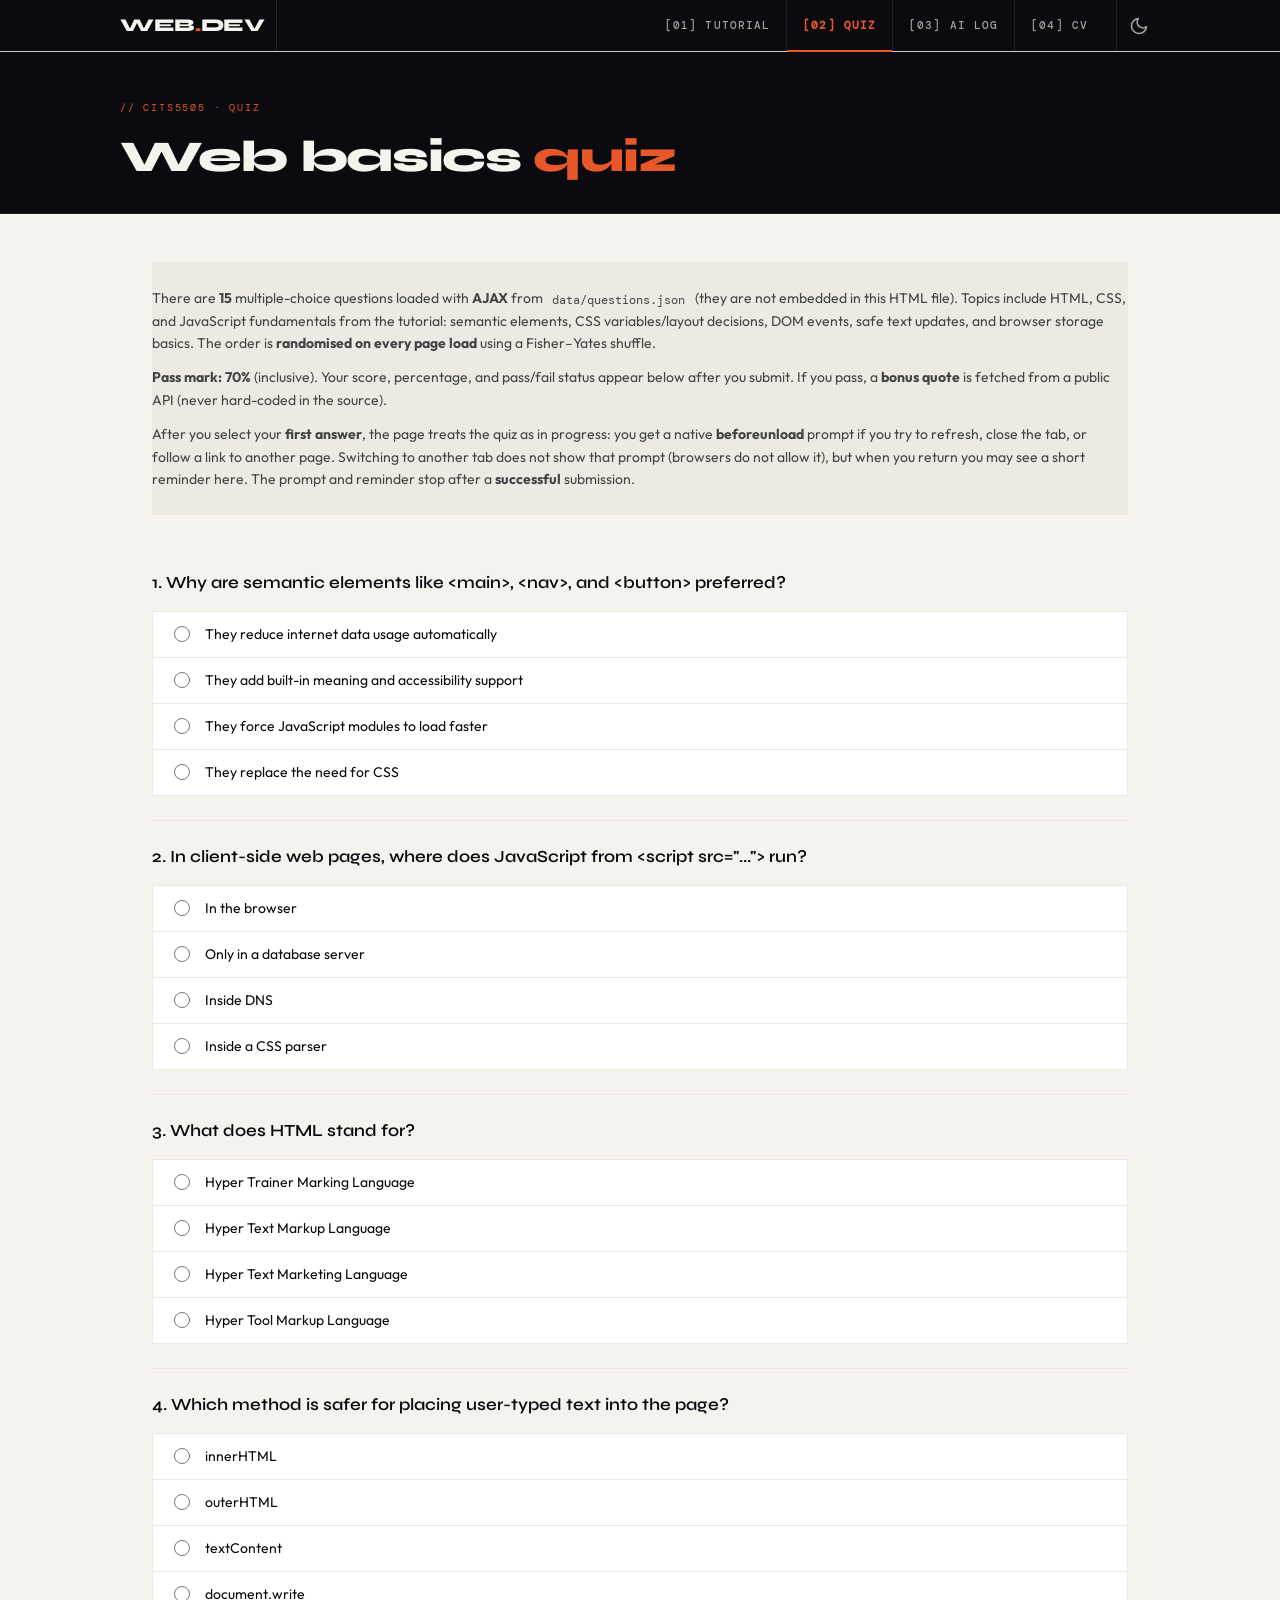
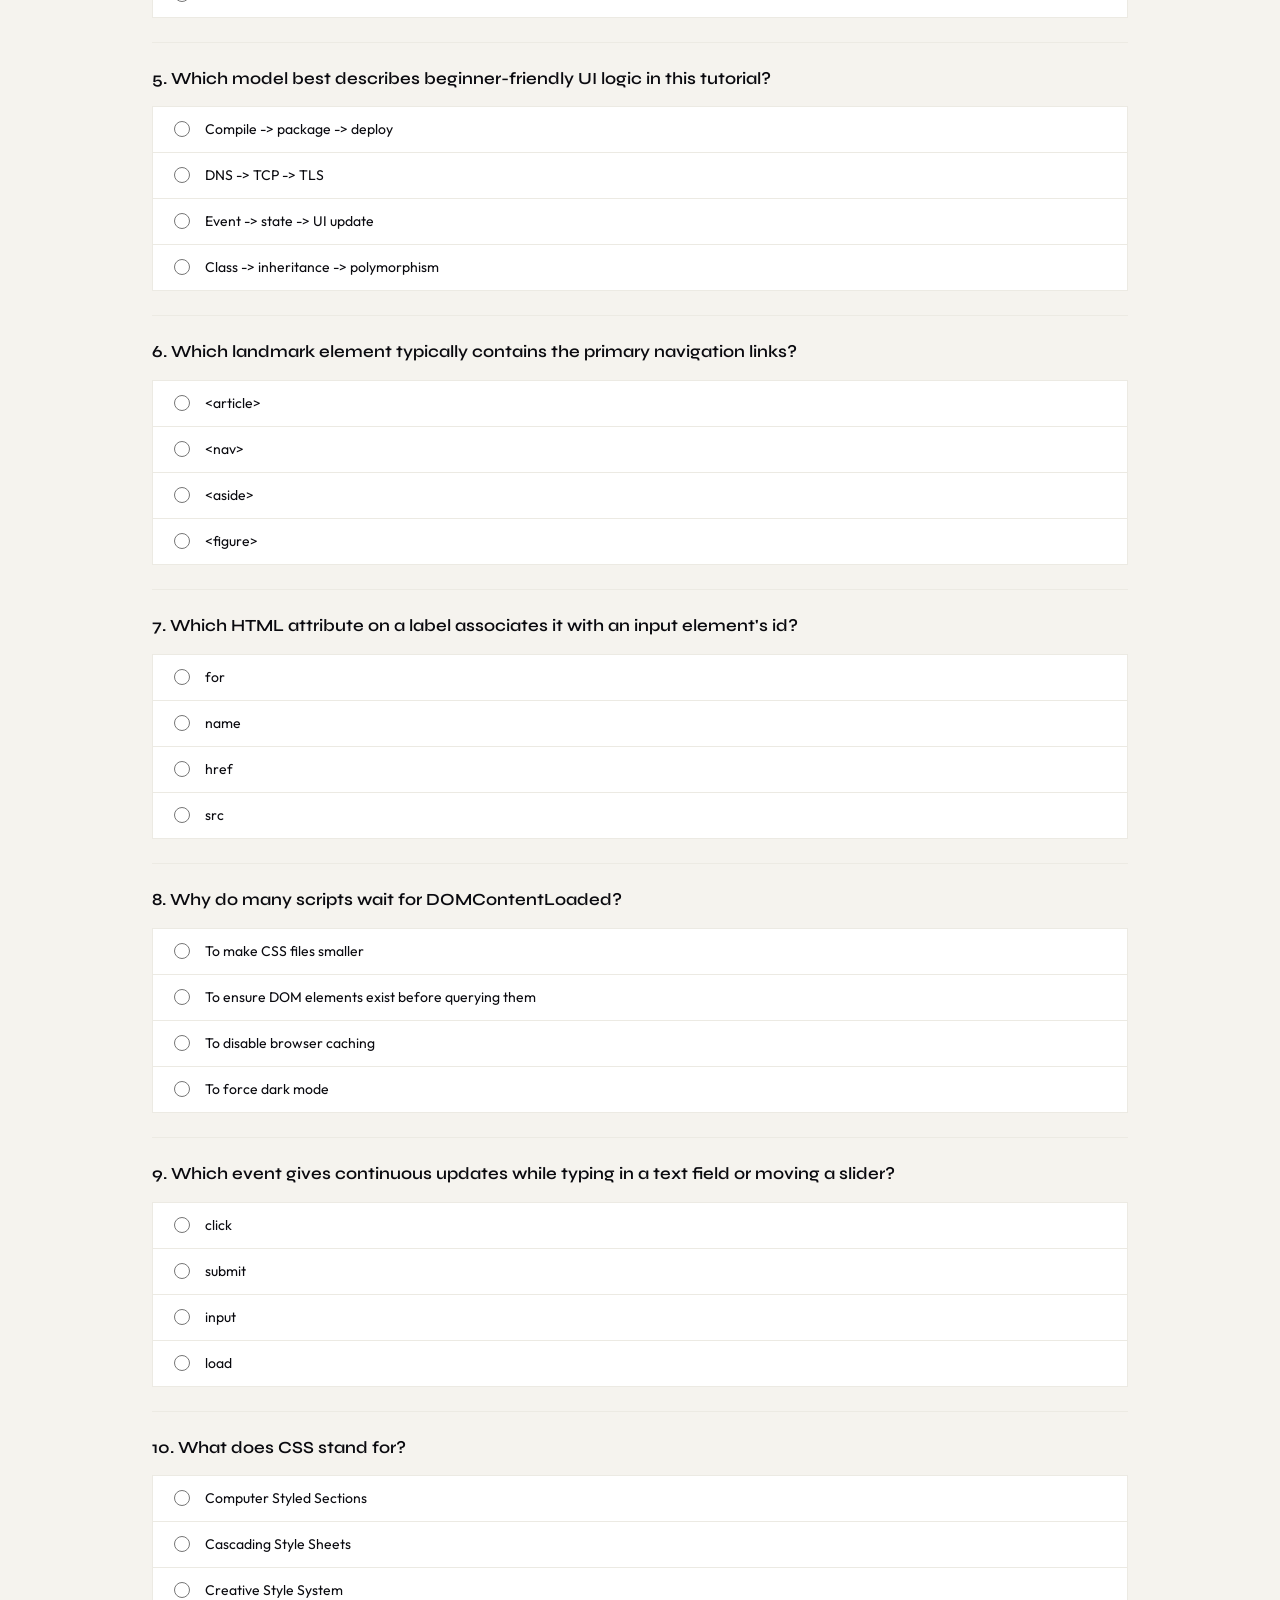
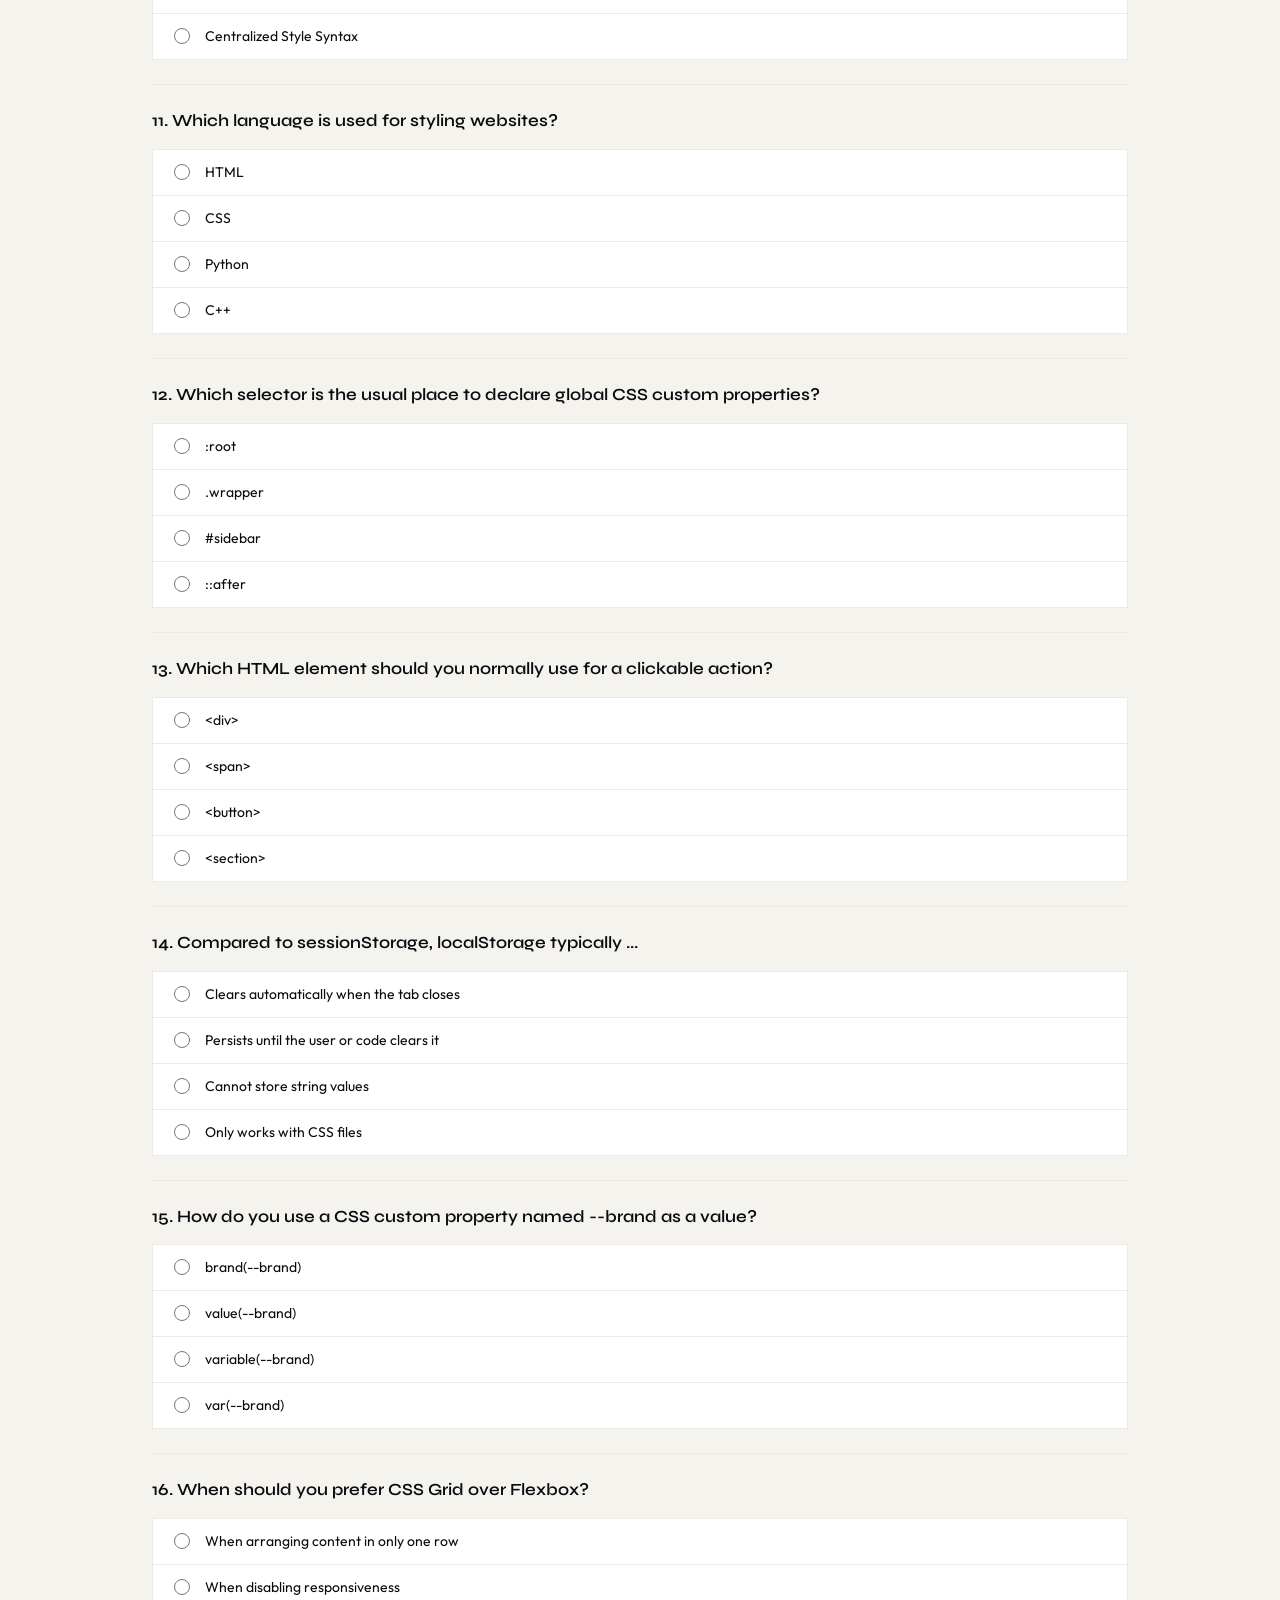
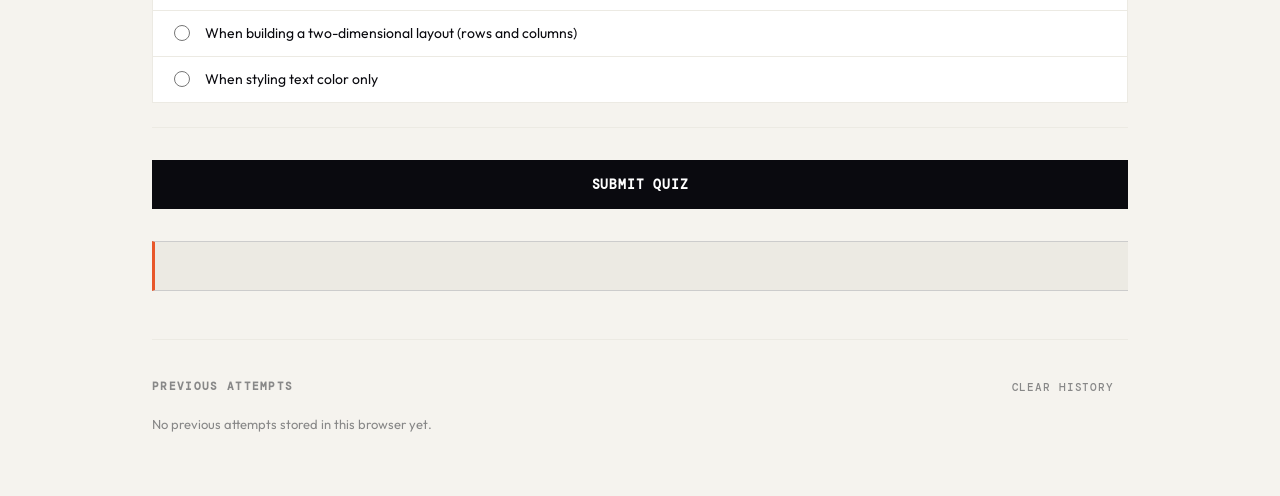
==== quiz.html @ 1997703c "Build complete CITS5505 website with tutorial, quiz, reflection, and CV pages. Includes themed UI, i" ====
<!DOCTYPE html>
<html lang="en">
<head>
  <meta charset="UTF-8">
  <title>Quiz - Web Basics</title>
  <meta name="viewport" content="width=device-width, initial-scale=1.0">
  <script src="js/theme.js"></script>
  <link rel="stylesheet" href="./css/styles.css">
</head>
<body class="quiz-page">

  <nav class="navbar" aria-label="Primary">
    <div class="navbar-inner">
      <a class="nav-logo" href="index.html">WEB<span>.</span>DEV</a>
      <ul class="nav-list">
        <li><a class="nav-link" href="index.html">[01] Tutorial</a></li>
        <li><a class="nav-link active" href="quiz.html">[02] Quiz</a></li>
        <li><a class="nav-link" href="reflection.html">[03] AI Log</a></li>
        <li><a class="nav-link" href="cv.html">[04] CV</a></li>
      </ul>
      <button type="button" class="theme-toggle" id="themeToggle" aria-label="Switch to dark mode" aria-pressed="false">
        <span class="theme-toggle-icon theme-toggle-icon--moon" aria-hidden="true">
          <svg xmlns="http://www.w3.org/2000/svg" width="20" height="20" viewBox="0 0 24 24" fill="none" stroke="currentColor" stroke-width="2" stroke-linecap="round" stroke-linejoin="round"><path d="M21 12.79A9 9 0 1 1 11.21 3 7 7 0 0 0 21 12.79z"/></svg>
        </span>
        <span class="theme-toggle-icon theme-toggle-icon--sun" aria-hidden="true">
          <svg xmlns="http://www.w3.org/2000/svg" width="20" height="20" viewBox="0 0 24 24" fill="none" stroke="currentColor" stroke-width="2" stroke-linecap="round" stroke-linejoin="round"><circle cx="12" cy="12" r="4"/><path d="M12 2v2M12 20v2M4.93 4.93l1.41 1.41M17.66 17.66l1.41 1.41M2 12h2M20 12h2M4.93 19.07l1.41-1.41M17.66 6.34l1.41-1.41"/></svg>
        </span>
      </button>
    </div>
  </nav>

  <main>
    <div class="quiz-hero">
      <p class="page-hero-tag">// CITS5505 · Quiz</p>
      <h1 class="page-title quiz-page-title">Web basics <span class="quiz-title-accent">quiz</span></h1>
    </div>

    <div class="quiz-body">
    <div id="quiz-session-banner" class="quiz-session-banner" role="status" aria-live="polite" hidden></div>
    <aside class="quiz-info" aria-label="Quiz rules">
      <p>
        There are <strong>15</strong> multiple-choice questions loaded with <strong>AJAX</strong> from
        <code>data/questions.json</code> (they are not embedded in this HTML file). Topics include HTML, CSS,
        and JavaScript fundamentals from the tutorial: semantic elements, CSS variables/layout decisions, DOM
        events, safe text updates, and browser storage basics.
        The order is <strong>randomised on every page load</strong> using a Fisher–Yates shuffle.
      </p>
      <p>
        <strong>Pass mark: 70%</strong> (inclusive). Your score, percentage, and pass/fail status appear below after you submit.
        If you pass, a <strong>bonus quote</strong> is fetched from a public API (never hard-coded in the source).
      </p>
      <p>
        After you select your <strong>first answer</strong>, the page treats the quiz as in progress: you get a native
        <strong>beforeunload</strong> prompt if you try to refresh, close the tab, or follow a link to another page.
        Switching to another tab does not show that prompt (browsers do not allow it), but when you return you may see a short reminder here.
        The prompt and reminder stop after a <strong>successful</strong> submission.
      </p>
    </aside>

    <div id="quiz-container"></div>
    <button type="button" id="quiz-submit" class="quiz-submit-btn">Submit Quiz</button>

    <div id="results-section" class="quiz-results-region" role="region" aria-label="Quiz results" aria-live="polite"></div>

    <section class="attempt-history-section" aria-labelledby="attempts-heading">
      <div class="attempt-toolbar">
        <h2 id="attempts-heading" class="attempt-history-heading">Previous attempts</h2>
        <button type="button" id="clear-history-btn" class="clear-history-btn">Clear history</button>
      </div>
      <div id="attempt-history"></div>
    </section>
    </div>
  </main>

  <script src="js/storage.js"></script>
  <script src="js/api.js"></script>
  <script src="js/quiz.js"></script>

</body>
</html>
---- css/styles.css ----
/* =============================================================================
   CITS5505 — styles.css (single stylesheet for tutorial, quiz, reflection, CV)
   -----------------------------------------------------------------------------
   Sections (search by heading): 1) :root + reset  2) layout / nav / footer
   3) tutorial (TOC, roadmap, checklist, demos)  4) quiz  5) reflection / CV
   6) utilities  7) media queries + reduced motion
   Preview palette: ink / paper / coral; linear colour steps shared on every page.
   ============================================================================= */

@import url("https://fonts.googleapis.com/css2?family=DM+Mono:wght@400;500&family=Outfit:wght@300;400;500;600;700&family=Syne:wght@400;600;700;800&display=swap");

:root {
  /* Preview palette */
  --ink: #0a0a0f;
  --paper: #f5f3ee;
  --paper-2: #eceae3;
  /* Legacy aliases — same as linear accent (keeps any stray refs coherent) */
  --accent-blue: #e8572a;
  --gold: #e8572a;

  /* Mapped tokens (used across existing components) */
  --bg-page: var(--paper);
  --bg-subtle: var(--paper-2);
  --surface: #ffffff;
  --text: var(--ink);
  --text-secondary: #444444;
  --text-tertiary: #888888;
  --border: var(--paper-2);
  --border-strong: #cccccc;

  --accent: #e8572a;
  --accent-hover: #cf4a24;
  --accent-muted: rgba(232, 87, 42, 0.1);
  --accent-muted-hover: rgba(232, 87, 42, 0.16);
  --accent-border-soft: rgba(232, 87, 42, 0.35);
  --accent-ring: rgba(232, 87, 42, 0.28);

  /* Linear steps on dark surfaces (nav, heroes, CV sidebar, quiz results) */
  --hero-bg: var(--ink);
  --hero-fg: var(--paper);
  --hero-muted: #a3a29b;
  --hero-subtle: #8a8983;
  --on-hero-line: rgba(255, 255, 255, 0.1);
  --on-hero-line-soft: rgba(255, 255, 255, 0.08);
  --on-hero-fill: rgba(255, 255, 255, 0.06);
  --on-hero-fill-quiet: rgba(255, 255, 255, 0.04);
  --on-hero-code-bg: rgba(255, 255, 255, 0.08);
  --on-hero-code-border: rgba(255, 255, 255, 0.12);
  --on-hero-thumb: rgba(255, 255, 255, 0.25);
  --on-hero-pressed: rgba(232, 87, 42, 0.15);

  /* Linear steps on light body copy (CV main, etc.) */
  --body-muted: #555555;

  /* Readable red on dark results panel */
  --fail-on-dark: #f0a8a8;

  --danger: #e24b4a;
  --danger-text: #9a2e2e;
  --danger-bg: rgba(226, 75, 74, 0.08);
  --danger-border: #f0b4b4;
  --success: #22c55e;
  --success-bg: rgba(34, 197, 94, 0.1);
  --success-border: #86efac;
  --warn-text: #7d6a3e;

  --code-bg: var(--ink);
  --code-fg: #a8e6cf;
  --code-border: #2a2a38;

  --space-1: 4px;
  --space-2: 8px;
  --space-3: 12px;
  --space-4: 16px;
  --space-5: 24px;
  --space-6: 32px;
  --space-8: 48px;

  --radius: 0;
  --radius-sm: 0;
  --radius-xs: 0;

  --shadow-xs: none;
  --shadow-sm: none;
  --shadow-md: none;

  --max: 720px;
  --max-wide: 1040px;
  --content-pad-x: clamp(1.25rem, 4vw, 2rem);
  --nav-h: 52px;
  --tutorial-sticky-offset: calc(var(--nav-h) + 3.25rem);
  /* AI log contents panel is taller than the tutorial’s one-line Jump to */
  --reflection-sticky-offset: calc(var(--nav-h) + 5.75rem);
  --rule: 1px solid var(--border);
  --rule-strong: 1px solid var(--border-strong);

  --font: "Outfit", ui-sans-serif, system-ui, -apple-system, "Segoe UI", Roboto, "Helvetica Neue", Arial, sans-serif;
  --font-heading: "Syne", "Outfit", ui-sans-serif, system-ui, sans-serif;
  --font-mono: "DM Mono", ui-monospace, "SF Mono", Menlo, Monaco, Consolas, monospace;
  --ease: 0.15s ease;
}

/* Dark mode: remap semantic tokens (heroes stay dark; main content flips) */
html[data-theme="dark"] {
  color-scheme: dark;
  --paper: #131318;
  --paper-2: #1b1b22;
  --ink: #ececf2;
  --bg-page: var(--paper);
  --bg-subtle: var(--paper-2);
  --surface: #18181f;
  --text: #ececf2;
  --text-secondary: #b9b9c6;
  --text-tertiary: #868696;
  --border: #2a2a34;
  --border-strong: #3c3c4a;
  --rule: 1px solid var(--border);
  --rule-strong: 1px solid var(--border-strong);
  --body-muted: #a8a8b6;
  --hero-bg: #07070c;
  --hero-fg: #f3f3f8;
  --hero-muted: #9a9aa8;
  --hero-subtle: #767686;
  --code-bg: #0c0c12;
  --code-fg: #a8e6cf;
  --code-border: #2e2e3a;
  --danger-text: #f0a8a8;
  --warn-text: #d4c896;
}

html[data-theme="dark"] .checklist-row:hover {
  background: rgba(255, 255, 255, 0.05);
}

*,
*::before,
*::after {
  box-sizing: border-box;
}

html {
  -webkit-text-size-adjust: 100%;
}

/* Anchor scroll lands below sticky nav (+ tutorial / reflection TOC when present) */
html:has(.main-page) {
  scroll-padding-top: var(--tutorial-sticky-offset);
}

html:has(.reflection-page) {
  scroll-padding-top: var(--reflection-sticky-offset);
}

body {
  margin: 0;
  padding: 0;
  font-family: var(--font);
  font-size: 15px;
  line-height: 1.6;
  color: var(--text);
  background: var(--bg-page);
  -webkit-font-smoothing: antialiased;
}

img,
svg,
video {
  max-width: 100%;
  height: auto;
}

.cv-page {
  min-height: 100vh;
}

:focus-visible {
  outline: 2px solid var(--accent);
  outline-offset: 2px;
}

.nav-link:focus-visible {
  outline-color: var(--accent);
}

main code,
.quiz-info code,
.reflection-page code,
.cv-container code {
  font-family: var(--font-mono);
  font-size: 0.84em;
  background: var(--bg-subtle);
  color: var(--text-secondary);
  padding: 0.15em 0.45em;
  border-radius: 0;
  border: 1px solid var(--border);
}

.tutorial-hero code {
  background: var(--on-hero-code-bg);
  color: var(--hero-fg);
  border-color: var(--on-hero-code-border);
}

/* ----------------------------------------------------------------------------- Nav (preview: sticky dark bar)
   ----------------------------------------------------------------------------- */

.navbar {
  position: sticky;
  top: 0;
  z-index: 100;
  background: var(--hero-bg);
  color: var(--hero-fg);
  height: var(--nav-h);
  display: flex;
  align-items: center;
  padding: 0 var(--content-pad-x);
  border-bottom: var(--rule-strong);
  flex-shrink: 0;
}

.navbar-inner {
  width: 100%;
  max-width: var(--max-wide);
  margin: 0 auto;
  display: flex;
  align-items: center;
  justify-content: space-between;
  gap: var(--space-3);
  min-width: 0;
}

.nav-logo {
  font-family: var(--font-heading);
  font-size: 1.125rem;
  font-weight: 800;
  letter-spacing: -0.02em;
  color: var(--hero-fg);
  text-decoration: none;
  white-space: nowrap;
  flex-shrink: 0;
}

.nav-logo span {
  color: var(--accent);
}

.nav-list {
  list-style: none;
  margin: 0 0 0 auto;
  padding: 0 0 0 var(--space-3);
  display: flex;
  flex-wrap: nowrap;
  align-items: stretch;
  justify-content: flex-end;
  gap: 0;
  border-left: 1px solid var(--on-hero-line);
  min-width: 0;
  flex: 1 1 auto;
  overflow-x: auto;
  overflow-y: hidden;
  overscroll-behavior-x: contain;
  -webkit-overflow-scrolling: touch;
  scrollbar-width: thin;
  scrollbar-color: var(--on-hero-thumb) transparent;
}

.nav-list::-webkit-scrollbar {
  height: 4px;
}

.nav-list::-webkit-scrollbar-thumb {
  background: var(--on-hero-thumb);
  border-radius: 0;
}

.nav-list li {
  display: flex;
}

.nav-link {
  display: flex;
  align-items: center;
  height: var(--nav-h);
  margin: 0;
  padding: 0 1rem;
  text-decoration: none;
  font-family: var(--font-mono);
  font-size: 11px;
  font-weight: 500;
  letter-spacing: 0.1em;
  text-transform: uppercase;
  color: var(--hero-muted);
  border: none;
  border-left: 1px solid var(--on-hero-line-soft);
  background: transparent;
  border-radius: 0;
  transition: color var(--ease), background var(--ease);
}

.nav-list li:first-child .nav-link {
  border-left: none;
}

.nav-link::after {
  display: none;
}

.nav-link:hover {
  color: var(--hero-fg);
  background: var(--on-hero-fill);
}

.nav-link.active {
  color: var(--accent);
  background: transparent;
  box-shadow: inset 0 -2px 0 0 var(--accent);
  font-weight: 600;
}

.nav-link.active:hover {
  color: var(--accent);
  background: var(--on-hero-fill-quiet);
}

.theme-toggle {
  display: inline-flex;
  align-items: center;
  justify-content: center;
  flex-shrink: 0;
  width: 44px;
  height: var(--nav-h);
  margin: 0;
  padding: 0;
  border: none;
  border-left: 1px solid var(--on-hero-line-soft);
  background: transparent;
  color: var(--hero-muted);
  cursor: pointer;
  transition: color var(--ease), background var(--ease);
}

.theme-toggle:hover {
  color: var(--hero-fg);
  background: var(--on-hero-fill);
}

.theme-toggle svg {
  display: block;
}

.theme-toggle-icon--sun {
  display: none;
}

html[data-theme="dark"] .theme-toggle-icon--moon {
  display: none;
}

html[data-theme="dark"] .theme-toggle-icon--sun {
  display: block;
}

body > main {
  margin-top: 0;
}

/* ----------------------------------------------------------------------------- Layout containers
   ----------------------------------------------------------------------------- */

.main-page .tutorial-container {
  max-width: none;
  margin: 0;
  padding: 0;
}

.main-page .tutorial-content {
  max-width: var(--max-wide);
  margin: 0 auto;
  padding: var(--space-8) var(--content-pad-x) var(--space-8);
}

.quiz-page main {
  max-width: none;
  margin: 0;
  padding: 0;
}

.quiz-body {
  max-width: var(--max-wide);
  margin: 0 auto;
  padding: var(--space-8) var(--content-pad-x) var(--space-8);
}

.reflection-page main {
  max-width: none;
  margin: 0;
  padding: 0;
}

.reflection-body {
  max-width: var(--max-wide);
  margin: 0 auto;
  padding: var(--space-8) var(--content-pad-x) var(--space-8);
}

/* Sections sit below sticky nav + Jump to bar (same as tutorial cards) */
.reflection-page .log-section[id] {
  scroll-margin-top: var(--reflection-sticky-offset);
}

.cv-page main.cv-container:not(.cv-layout) {
  max-width: var(--max-wide);
  margin-left: auto;
  margin-right: auto;
  padding: 0 var(--space-5) var(--space-8);
}

main.cv-container {
  margin-bottom: var(--space-6);
  background: transparent;
  border: none;
  border-radius: 0;
  box-shadow: none;
}

.cv-page main.cv-container.cv-layout {
  max-width: none;
  margin: 0;
  padding: 0;
  display: grid;
  grid-template-columns: minmax(240px, 280px) minmax(0, 1fr);
  align-items: stretch;
  min-height: calc(100vh - var(--nav-h));
}

/* ----------------------------------------------------------------------------- Page heroes (preview)
   ----------------------------------------------------------------------------- */

.tutorial-hero {
  background: var(--hero-bg);
  color: var(--hero-fg);
  padding: var(--space-8) var(--content-pad-x) var(--space-6);
  border-bottom: 1px solid var(--on-hero-line);
}

.page-hero-tag {
  font-family: var(--font-mono);
  font-size: 10px;
  letter-spacing: 0.18em;
  text-transform: uppercase;
  color: var(--accent);
  margin: 0 0 var(--space-4);
}

.tutorial-hero .page-hero-tag {
  max-width: var(--max-wide);
  margin-left: auto;
  margin-right: auto;
}

.tutorial-hero .page-title,
.tutorial-hero .tutorial-h1 {
  margin: 0 auto var(--space-5);
  max-width: var(--max-wide);
  font-size: clamp(1.75rem, 4vw, 2.75rem);
  font-weight: 800;
  line-height: 1.12;
  letter-spacing: -0.03em;
  color: var(--hero-fg);
}

.tutorial-hero .page-title em,
.tutorial-hero .tutorial-h1 em {
  font-style: normal;
  color: var(--accent);
}

.tutorial-hero-lead {
  margin: 0 auto;
  max-width: var(--max-wide);
  font-size: 0.9375rem;
  line-height: 1.65;
  color: var(--hero-muted);
}

.quiz-hero {
  background: var(--hero-bg);
  color: var(--hero-fg);
  padding: var(--space-6) var(--content-pad-x) var(--space-5);
  border-bottom: 1px solid var(--on-hero-line-soft);
}

.quiz-hero .page-hero-tag {
  max-width: var(--max-wide);
  margin-left: auto;
  margin-right: auto;
}

.quiz-hero .page-title,
.quiz-hero .quiz-page-title {
  max-width: var(--max-wide);
  margin: 0 auto;
  font-size: clamp(1.5rem, 3.5vw, 2.125rem);
  font-weight: 800;
  letter-spacing: -0.03em;
  line-height: 1.15;
  color: var(--hero-fg);
}

.quiz-title-accent {
  color: var(--accent);
}

.page-title-accent {
  color: var(--accent);
}

.page-hero--ai {
  background: var(--hero-bg);
  color: var(--hero-fg);
  padding: var(--space-8) var(--content-pad-x) var(--space-6);
  border-bottom: 1px solid var(--on-hero-line-soft);
}

.page-hero--ai .page-hero-tag {
  max-width: var(--max-wide);
  margin-left: auto;
  margin-right: auto;
}

.page-hero--ai .page-title {
  max-width: var(--max-wide);
  margin: 0 auto var(--space-4);
  font-size: clamp(1.5rem, 3.5vw, 2.125rem);
  font-weight: 800;
  letter-spacing: -0.03em;
  line-height: 1.15;
  color: var(--hero-fg);
}

.page-hero-sub {
  max-width: var(--max-wide);
  margin: 0 auto;
  font-size: 0.875rem;
  line-height: 1.65;
  color: var(--hero-muted);
}

.page-hero--document .page-hero-tag {
  color: var(--hero-muted);
  letter-spacing: 0.12em;
}

.page-hero--document .page-title {
  text-transform: none;
  font-weight: 700;
}

/* AI log hero should match tutorial/quiz hero emphasis. */
.page-hero--ai.page-hero--document .page-hero-tag {
  color: var(--accent);
  letter-spacing: 0.18em;
}

.page-hero--ai.page-hero--document .page-title {
  font-weight: 800;
}

/* Keep tutorial/quiz/AI heroes on one consistent visual rail. */
.tutorial-hero,
.quiz-hero,
.page-hero--ai {
  padding: var(--space-8) var(--content-pad-x) var(--space-6);
  border-bottom: 1px solid var(--on-hero-line);
}

.quiz-hero .page-title,
.quiz-hero .quiz-page-title,
.page-hero--ai .page-title {
  font-size: clamp(1.75rem, 4vw, 2.75rem);
  line-height: 1.12;
}

.tutorial-hero-lead,
.page-hero-sub {
  max-width: var(--max-wide);
}

/* ----------------------------------------------------------------------------- Tutorial
   ----------------------------------------------------------------------------- */

.tutorial-toolbar {
  margin-bottom: var(--space-4);
  max-width: var(--max);
}

.tutorial-readout {
  margin: 0;
  font-size: 0.875rem;
  color: var(--text-tertiary);
  display: flex;
  flex-wrap: wrap;
  align-items: center;
  gap: var(--space-2) var(--space-3);
}

.tutorial-readout-sep {
  color: var(--border-strong);
}

.toolbar-btn {
  padding: var(--space-2) var(--space-3);
  font-family: var(--font-mono);
  font-size: 11px;
  font-weight: 500;
  letter-spacing: 0.06em;
  text-transform: uppercase;
  color: var(--hero-fg);
  background: var(--hero-bg);
  border: 1px solid var(--on-hero-code-border);
  border-radius: 0;
  cursor: pointer;
  transition: background var(--ease), border-color var(--ease), color var(--ease);
}

.toolbar-btn:hover {
  background: var(--hero-bg);
  border-color: var(--accent);
  color: var(--accent);
}

.toolbar-btn[aria-pressed="true"] {
  background: var(--on-hero-pressed);
  border-color: var(--accent);
  color: var(--accent);
}

.tutorial-toc {
  position: sticky;
  top: var(--nav-h);
  z-index: 50;
  display: flex;
  flex-wrap: wrap;
  align-items: center;
  gap: var(--space-2) var(--space-3);
  padding: var(--space-3) 0;
  margin-bottom: var(--space-6);
  /* Opaque so page copy does not show through while scrolling */
  background: var(--bg-page);
  border-top: var(--rule);
  border-bottom: var(--rule-strong);
  font-size: 0.8125rem;
}

/* Section headings targeted by “Jump to” sit below sticky nav + TOC */
.main-page .section-title[id] {
  scroll-margin-top: var(--tutorial-sticky-offset);
}

.tutorial-toc-label {
  font-weight: 600;
  color: var(--text-secondary);
  margin-right: var(--space-1);
}

.tutorial-toc a {
  color: var(--text-secondary);
  text-decoration: none;
  font-weight: 500;
  padding: 2px 0;
  border-bottom: 1px solid transparent;
  transition: border-color var(--ease), color var(--ease);
}

.tutorial-toc a:hover {
  border-bottom-color: var(--accent);
  color: var(--ink);
}

.tutorial-roadmap {
  margin: 0 0 var(--space-6);
  padding: var(--space-4);
  font-size: 0.9375rem;
  line-height: 1.55;
  color: var(--text-secondary);
  background: var(--surface);
  border: var(--rule);
  border-left: 3px solid var(--accent);
}

.reading-mode .navbar,
.reading-mode .footer,
.reading-mode .tutorial-toc,
.reading-mode .tutorial-roadmap {
  display: none;
}

/* Keep a minimal exit control visible while in reading mode. */
.reading-mode .tutorial-toolbar {
  display: block;
  position: sticky;
  top: 0;
  z-index: 60;
  margin: 0 0 var(--space-5);
  padding: var(--space-2) 0;
  background: var(--bg-page);
  border-bottom: var(--rule);
}

.reading-mode .tutorial-readout {
  justify-content: flex-end;
}

.reading-mode #tutorial-read-time,
.reading-mode .tutorial-readout-sep {
  display: none;
}

body.reading-mode > main {
  margin-top: var(--space-5);
}

.checklist {
  list-style: none;
  margin: 0 0 var(--space-4);
  padding: 0;
  display: flex;
  flex-direction: column;
  gap: var(--space-2);
}

.checklist-row {
  display: flex;
  align-items: flex-start;
  gap: var(--space-3);
  padding: var(--space-3) 0;
  margin: 0;
  border-radius: 0;
  border: none;
  border-bottom: var(--rule);
  background: transparent;
  cursor: pointer;
  transition: border-color var(--ease), background var(--ease);
  font-size: 0.9rem;
  color: var(--text);
  line-height: 1.45;
}

.checklist-row:hover {
  border-bottom-color: var(--border-strong);
  background: rgba(0, 0, 0, 0.02);
}

.checklist-row input {
  flex-shrink: 0;
  margin-top: 3px;
  width: 1rem;
  height: 1rem;
  accent-color: var(--accent);
}

.checklist-reset-btn {
  padding: var(--space-3) var(--space-4);
  font-family: var(--font-mono);
  font-size: 11px;
  letter-spacing: 0.08em;
  text-transform: uppercase;
  font-weight: 500;
  color: var(--text-secondary);
  background: transparent;
  border: var(--rule);
  border-radius: 0;
  cursor: pointer;
  transition: border-color var(--ease), color var(--ease), background var(--ease);
}

.checklist-reset-btn:hover {
  color: var(--danger);
  border-color: var(--danger-border);
  background: var(--danger-bg);
}

.card {
  background: transparent;
  padding: var(--space-6) 0;
  margin: 0;
  border-radius: 0;
  border: none;
  border-bottom: var(--rule);
  box-shadow: none;
  transition: border-color var(--ease);
}

.card:hover {
  border-bottom-color: var(--border-strong);
  box-shadow: none;
}

.tutorial-content > .card:first-of-type {
  border-top: var(--rule);
}

.section-title {
  margin: 0 0 var(--space-3);
  padding-bottom: var(--space-2);
  border-bottom: 2px solid var(--ink);
  font-size: 0.8125rem;
  font-weight: 700;
  font-family: var(--font-mono);
  letter-spacing: 0.12em;
  text-transform: uppercase;
  color: var(--ink);
}

.section-desc {
  margin: 0 0 var(--space-4);
  color: var(--text-secondary);
  font-size: 0.95rem;
  max-width: 48em;
}

.code-block {
  font-family: var(--font-mono);
  background: var(--code-bg);
  color: var(--code-fg);
  padding: var(--space-4);
  overflow-x: auto;
  border-radius: 0;
  font-size: 0.8125rem;
  line-height: 1.55;
  margin: 0;
  border: var(--rule-strong);
  border-left: 3px solid var(--accent);
}

.tutorial-example-card {
  margin: var(--space-4) 0;
  padding: var(--space-4);
  background: var(--bg-subtle);
  border: var(--rule);
}

.tutorial-example-title {
  margin: 0 0 var(--space-3);
  font-family: var(--font-heading);
  font-size: 1.75rem;
  font-weight: 700;
  color: var(--text);
}

.tutorial-example-code {
  margin: 0 0 var(--space-4);
  border-left-width: 4px;
}

.tutorial-example-btn {
  display: inline-flex;
  align-items: center;
  justify-content: center;
  padding: 10px 16px;
  font-family: var(--font-heading);
  font-size: 1rem;
  font-weight: 700;
  text-decoration: none;
  color: #ffffff;
  background: #04aa6d;
  border: 1px solid #04895a;
  transition: background var(--ease), border-color var(--ease);
}

.tutorial-example-btn:hover {
  background: #059862;
  border-color: #037e52;
}

.tutorial-try-panel {
  margin: var(--space-4) 0 var(--space-5);
  padding: var(--space-4);
  background: var(--surface);
  border: var(--rule);
  border-left: 3px solid #04aa6d;
}

.tutorial-try-label {
  display: block;
  margin: 0 0 var(--space-2);
  font-family: var(--font-mono);
  font-size: 0.75rem;
  letter-spacing: 0.08em;
  text-transform: uppercase;
  color: var(--text-secondary);
}

.tutorial-try-editor {
  width: 100%;
  min-height: 180px;
  padding: var(--space-3);
  border: var(--rule-strong);
  background: var(--code-bg);
  color: var(--code-fg);
  font-family: var(--font-mono);
  font-size: 0.8125rem;
  line-height: 1.5;
  resize: vertical;
}

.tutorial-try-actions {
  display: flex;
  gap: var(--space-2);
  margin: var(--space-3) 0;
}

.tutorial-try-run,
.tutorial-try-reset {
  padding: 8px 12px;
  border: var(--rule-strong);
  background: var(--surface);
  color: var(--text-secondary);
  font-family: var(--font-mono);
  font-size: 0.75rem;
  letter-spacing: 0.06em;
  text-transform: uppercase;
  cursor: pointer;
}

.tutorial-try-run:hover,
.tutorial-try-reset:hover {
  border-color: var(--accent);
  color: var(--accent);
}

.tutorial-try-frame {
  width: 100%;
  min-height: 190px;
  border: var(--rule-strong);
  background: #ffffff;
}

.demo-text {
  margin: 0 0 var(--space-4);
  color: var(--text);
  font-size: 0.95rem;
}

.demo-btn,
.btn-go-quiz,
.quiz-submit-btn {
  display: inline-flex;
  align-items: center;
  justify-content: center;
  padding: var(--space-3) var(--space-5);
  background: var(--accent);
  color: #ffffff;
  border: none;
  border-radius: 0;
  font-size: 0.875rem;
  font-weight: 700;
  font-family: var(--font-mono);
  letter-spacing: 0.06em;
  text-transform: uppercase;
  cursor: pointer;
  box-shadow: none;
  transition: background var(--ease), color var(--ease);
}

.demo-btn:hover,
.btn-go-quiz:hover,
.quiz-submit-btn:hover:not(:disabled) {
  background: var(--accent-hover);
  box-shadow: none;
  transform: none;
}

.demo-btn:active,
.btn-go-quiz:active,
.quiz-submit-btn:active:not(:disabled) {
  transform: none;
}

.quiz-submit-btn {
  display: flex;
  width: 100%;
  max-width: none;
  margin: var(--space-6) 0 0;
  padding: var(--space-4) var(--space-5);
  font-size: 0.8125rem;
  background: var(--hero-bg);
  border-radius: 0;
}

.quiz-submit-btn:hover:not(:disabled) {
  background: var(--accent);
  box-shadow: none;
}

.quiz-submit-btn:disabled {
  background: var(--text-tertiary);
  cursor: not-allowed;
  transform: none;
  box-shadow: none;
}

.btn-go-quiz {
  text-decoration: none;
}

.clear-history-btn {
  padding: 8px 14px;
  font-family: var(--font-mono);
  font-size: 11px;
  font-weight: 500;
  letter-spacing: 0.08em;
  text-transform: uppercase;
  color: var(--text-tertiary);
  background: transparent;
  border: none;
  border-radius: var(--radius-sm);
  cursor: pointer;
  transition: color var(--ease), background var(--ease);
}

.clear-history-btn:hover {
  color: var(--danger);
  background: var(--danger-bg);
}

.footer {
  text-align: center;
  padding: var(--space-8) var(--content-pad-x);
  border-top: var(--rule-strong);
  margin-top: 0;
  background: var(--bg-subtle);
}

.footer-next {
  margin: 0 0 var(--space-4);
  color: var(--text-secondary);
  font-size: 0.875rem;
}

/* Sandbox */
.sandbox-layout {
  display: grid;
  grid-template-columns: 1fr 1fr;
  gap: var(--space-5);
  align-items: start;
}

@media (max-width: 700px) {
  .sandbox-layout {
    grid-template-columns: 1fr;
  }
}

.sandbox-controls {
  display: flex;
  flex-direction: column;
  gap: var(--space-3);
}

.sandbox-label {
  font-weight: 500;
  font-size: 0.8125rem;
  color: var(--text-secondary);
}

input[type="range"]#sandboxHueSlider {
  width: 100%;
  max-width: 20rem;
  accent-color: var(--accent);
}

.sandbox-text-input {
  width: 100%;
  max-width: 20rem;
  padding: 10px 12px;
  border: var(--rule-strong);
  border-radius: 0;
  font: inherit;
  font-size: 0.875rem;
  transition: border-color var(--ease);
}

.sandbox-text-input:focus {
  outline: none;
  border-color: var(--ink);
  box-shadow: none;
}

.sandbox-box {
  min-height: 140px;
  border-radius: 0;
  border: 1px dashed var(--border-strong);
  display: flex;
  align-items: center;
  justify-content: center;
  padding: var(--space-5);
  background: hsl(var(--sandbox-hue, 175), 14%, 96%);
  transition: background var(--ease);
}

.sandbox-caption {
  margin: 0;
  font-weight: 600;
  font-size: 1rem;
  text-align: center;
  color: #0a0a0f;
}

/* Dark mode: keep sandbox preview contrast readable. */
html[data-theme="dark"] .sandbox-box {
  background: hsl(var(--sandbox-hue, 175), 22%, 20%);
}

html[data-theme="dark"] .sandbox-caption {
  color: var(--hero-fg);
}

/* ----------------------------------------------------------------------------- Quiz
   ----------------------------------------------------------------------------- */

.page-title,
.quiz-page-title {
  margin: 0 0 var(--space-4);
  font-family: var(--font-heading);
  font-size: clamp(1.375rem, 3vw, 1.625rem);
  font-weight: 700;
  letter-spacing: -0.03em;
  line-height: 1.2;
  color: var(--text);
}

.quiz-info {
  background: var(--bg-subtle);
  padding: var(--space-5) 0;
  margin-bottom: var(--space-6);
  border-radius: 0;
  border: none;
  border-bottom: var(--rule);
  border-top: var(--rule);
  box-shadow: none;
}

.quiz-info p {
  margin: 0 0 var(--space-3);
  color: var(--text-secondary);
  font-size: 0.875rem;
  line-height: 1.6;
}

.quiz-info p:last-child {
  margin-bottom: 0;
}

#quiz-container {
  display: flex;
  flex-direction: column;
  gap: 0;
}

.quiz-card {
  background: transparent;
  padding: var(--space-5) 0;
  border-radius: 0;
  border: none;
  border-bottom: var(--rule);
  box-shadow: none;
  transition: border-color var(--ease);
  animation: none;
}

.quiz-card:hover:not(.quiz-card--revealed) {
  border-bottom-color: var(--border-strong);
  box-shadow: none;
}

.quiz-card--revealed {
  box-shadow: none;
}

.quiz-question {
  font-family: var(--font-heading);
  font-weight: 600;
  margin: 0 0 var(--space-4);
  font-size: 1.0625rem;
  color: var(--text);
  line-height: 1.4;
}

.quiz-options {
  display: flex;
  flex-direction: column;
  gap: 0;
  border: var(--rule);
  background: var(--surface);
}

label.quiz-option {
  display: flex;
  align-items: flex-start;
  gap: var(--space-3);
  padding: var(--space-3) var(--space-4);
  margin: 0;
  cursor: pointer;
  border-radius: 0;
  border: none;
  border-bottom: var(--rule);
  background: var(--surface);
  transition: border-color var(--ease), background var(--ease);
}

label.quiz-option:last-of-type {
  border-bottom: none;
}

label.quiz-option:hover {
  border-color: var(--accent-border-soft);
  background: var(--accent-muted);
}

label.quiz-option:has(input:checked),
label.quiz-option--selected {
  border-color: var(--accent);
  background: var(--accent-muted);
  box-shadow: none;
}

.quiz-card--revealed label.quiz-option:has(input:checked),
.quiz-card--revealed label.quiz-option--selected {
  box-shadow: none;
}

.quiz-options input {
  flex-shrink: 0;
  margin-top: 2px;
  width: 1rem;
  height: 1rem;
  accent-color: var(--accent);
}

.quiz-option-text {
  flex: 1;
  font-size: 0.875rem;
  color: var(--text);
  line-height: 1.5;
}

.quiz-option--correct {
  border-color: var(--success-border) !important;
  background: var(--success-bg) !important;
}

.quiz-option--incorrect {
  border-color: var(--danger-border) !important;
  background: var(--danger-bg) !important;
}

.quiz-option--faded {
  opacity: 0.45;
}

.quiz-unanswered {
  border-color: var(--danger) !important;
  box-shadow: none !important;
  background: var(--danger-bg) !important;
}

#results-section {
  margin-top: var(--space-6);
  padding: var(--space-5) 0;
  background: var(--bg-subtle);
  border: none;
  border-top: var(--rule-strong);
  border-bottom: var(--rule-strong);
  border-left: 3px solid var(--accent);
  border-radius: 0;
  box-shadow: none;
  font-size: 0.9375rem;
  color: var(--text);
}

#results-section.quiz-results--visible {
  background: var(--hero-bg);
  color: var(--hero-fg);
  border: none;
  border-top: 3px solid var(--accent);
  border-bottom: 3px solid var(--accent);
  text-align: center;
  padding: var(--space-8) var(--space-5);
  animation: none;
}

#results-section.quiz-results--visible p {
  color: inherit;
}

#results-section.quiz-results--visible .quiz-pass-rule {
  text-align: left;
  background: var(--on-hero-fill) !important;
  border: 1px solid var(--on-hero-line) !important;
  color: inherit !important;
}

#results-section.quiz-results--visible .pass {
  color: var(--success);
}

#results-section.quiz-results--visible .fail {
  color: var(--fail-on-dark);
}

#results-section.quiz-results--visible .reward-quote {
  background: var(--on-hero-fill);
  border-color: var(--on-hero-line);
  color: var(--hero-muted);
  text-align: left;
}

#results-section.quiz-results--visible .reward-quote--fallback {
  border-left-color: var(--hero-subtle);
  font-size: 0.8125rem;
}

#results-section.quiz-results--visible .reward-author {
  color: var(--hero-subtle);
}

#results-section.quiz-results--visible .quiz-error-msg {
  color: var(--fail-on-dark);
  text-align: left;
}

#results-section.quiz-results--visible .quiz-warn-msg {
  color: var(--hero-muted);
  text-align: left;
}

#results-section p {
  margin: 0.4em 0;
}

.quiz-pass-rule {
  margin: 0 0 var(--space-3) !important;
  padding: var(--space-3) var(--space-4) !important;
  background: var(--accent-muted) !important;
  border: var(--rule) !important;
  border-left: 3px solid var(--accent) !important;
  border-radius: 0 !important;
  color: var(--text) !important;
  font-size: 0.875rem !important;
}

.quiz-error-msg {
  color: var(--danger);
  font-weight: 500;
  font-size: 0.875rem;
}

.quiz-warn-msg {
  color: var(--warn-text);
  font-size: 0.875rem;
}

.reward-quote {
  margin-top: var(--space-4);
  padding: var(--space-4);
  font-style: normal;
  font-size: 0.875rem;
  color: var(--text-secondary);
  background: var(--success-bg);
  border: var(--rule);
  border-left: 3px solid var(--success);
  border-radius: 0;
  line-height: 1.55;
}

.reward-author {
  display: block;
  margin-top: var(--space-2);
  font-weight: 500;
  color: var(--text-tertiary);
  font-size: 0.8125rem;
}

.pass {
  color: var(--success);
  font-weight: 600;
}

.fail {
  color: var(--danger);
  font-weight: 600;
}

.quiz-load-error {
  padding: var(--space-5);
  background: var(--danger-bg);
  border: var(--rule);
  border-left: 3px solid var(--danger);
  border-radius: 0;
  color: var(--danger-text);
  font-size: 0.875rem;
}

/* Shown when user returns to the tab mid-quiz (beforeunload cannot run on tab blur). */
.quiz-session-banner {
  display: flex;
  flex-wrap: wrap;
  align-items: flex-start;
  justify-content: space-between;
  gap: var(--space-3);
  margin: 0 0 var(--space-5);
  padding: var(--space-3) var(--space-4);
  font-size: 0.875rem;
  line-height: 1.5;
  color: var(--text);
  background: var(--accent-muted);
  border: var(--rule);
  border-left: 3px solid var(--accent);
}

.quiz-session-banner[hidden] {
  display: none;
}

.quiz-session-banner__text {
  margin: 0;
  flex: 1 1 12rem;
  min-width: 0;
}

.quiz-session-banner__dismiss {
  flex-shrink: 0;
  padding: var(--space-2) var(--space-3);
  font-family: var(--font-mono);
  font-size: 10px;
  font-weight: 500;
  letter-spacing: 0.06em;
  text-transform: uppercase;
  color: var(--text-secondary);
  background: var(--surface);
  border: var(--rule);
  cursor: pointer;
  transition: border-color var(--ease), color var(--ease);
}

.quiz-session-banner__dismiss:hover {
  border-color: var(--accent);
  color: var(--accent);
}

.attempt-history-section {
  margin-top: var(--space-8);
  padding-top: var(--space-6);
  border-top: 1px solid var(--border);
}

.attempt-toolbar {
  display: flex;
  flex-wrap: wrap;
  align-items: center;
  justify-content: space-between;
  gap: var(--space-4);
  margin-bottom: var(--space-3);
}

.attempt-toolbar h2.attempt-history-heading {
  margin: 0;
  font-family: var(--font-mono);
  font-size: 11px;
  font-weight: 600;
  text-transform: uppercase;
  letter-spacing: 0.12em;
  color: var(--text-tertiary);
}

#attempt-history table {
  width: 100%;
  border-collapse: collapse;
  font-size: 0.8125rem;
  background: var(--surface);
  border: var(--rule);
  border-radius: 0;
  overflow: hidden;
}

#attempt-history th,
#attempt-history td {
  padding: var(--space-3) var(--space-4);
  border-bottom: 1px solid var(--border);
  text-align: left;
}

#attempt-history tr:last-child td {
  border-bottom: none;
}

#attempt-history th {
  background: var(--bg-subtle);
  font-weight: 600;
  color: var(--text-secondary);
}

.attempt-history-empty {
  color: var(--text-tertiary);
  font-size: 0.8125rem;
  margin-top: var(--space-2);
}

.attempt-table-wrap {
  overflow-x: auto;
  max-width: 100%;
}

/* ----------------------------------------------------------------------------- Reflection
   ----------------------------------------------------------------------------- */

/* AI log: sticky “Table of contents” control + pop-down panel */
.reflection-toc-shell {
  position: sticky;
  top: var(--nav-h);
  z-index: 50;
  margin: 0 calc(-1 * var(--content-pad-x)) var(--space-6);
  padding: var(--space-3) var(--content-pad-x);
  background: var(--bg-page);
  border-bottom: var(--rule);
}

.reflection-toc-details {
  position: relative;
  max-width: var(--max-wide);
  margin: 0 auto;
}

.reflection-toc-summary {
  list-style: none;
  cursor: pointer;
  display: inline-flex;
  align-items: center;
  gap: var(--space-3);
  padding: var(--space-2) var(--space-4);
  font-family: var(--font-mono);
  font-size: 11px;
  font-weight: 500;
  letter-spacing: 0.08em;
  text-transform: uppercase;
  color: var(--hero-fg);
  background: var(--hero-bg);
  border: 1px solid var(--on-hero-code-border);
  user-select: none;
  transition: border-color var(--ease), color var(--ease);
}

.reflection-toc-summary::-webkit-details-marker {
  display: none;
}

.reflection-toc-summary::marker {
  content: "";
}

.reflection-toc-summary::after {
  content: "";
  display: block;
  width: 0.45rem;
  height: 0.45rem;
  margin-left: 2px;
  border-right: 1.5px solid currentColor;
  border-bottom: 1.5px solid currentColor;
  transform: rotate(45deg);
  transition: transform var(--ease);
}

.reflection-toc-details[open] .reflection-toc-summary::after {
  transform: rotate(-135deg);
  margin-top: 2px;
}

.reflection-toc-summary:hover {
  border-color: var(--accent);
  color: var(--accent);
}

.reflection-toc-details[open] .reflection-toc-summary {
  border-color: var(--accent);
  color: var(--accent);
}

.reflection-toc-panel {
  position: absolute;
  left: 0;
  right: 0;
  top: calc(100% + var(--space-2));
  z-index: 60;
  max-height: min(70vh, 28rem);
  overflow-y: auto;
  overflow-x: hidden;
  padding: var(--space-2) 0;
  background: var(--surface);
  border: var(--rule);
  border-left: 3px solid var(--accent);
  box-shadow: 0 12px 40px rgba(0, 0, 0, 0.12);
}

html[data-theme="dark"] .reflection-toc-panel {
  box-shadow: 0 12px 40px rgba(0, 0, 0, 0.45);
}

.reflection-doc-toc {
  counter-reset: doc-toc;
  list-style: none;
  margin: 0;
  padding: 0;
}

.reflection-doc-toc li {
  margin: 0;
  counter-increment: doc-toc;
}

.reflection-doc-toc li + li {
  border-top: 1px solid var(--border);
}

/* Flex + .reflection-toc-text: grid on <a> made each text node a grid item (Example 3 overlap). */
.reflection-doc-toc a {
  display: flex;
  align-items: flex-start;
  gap: var(--space-4);
  padding: var(--space-3) var(--space-2);
  margin: 0;
  font-size: 0.9375rem;
  font-weight: 400;
  line-height: 1.5;
  color: var(--text);
  text-decoration: none;
  border-radius: 0;
  transition: color var(--ease), background var(--ease);
}

.reflection-doc-toc a::before {
  content: counter(doc-toc) ".";
  flex: 0 0 2.25rem;
  width: 2.25rem;
  min-width: 2.25rem;
  font-family: var(--font-mono);
  font-variant-numeric: tabular-nums;
  font-size: 0.75rem;
  font-weight: 500;
  line-height: 1.5;
  padding-top: 0.2em;
  color: var(--text-tertiary);
  text-align: right;
  transition: color var(--ease);
}

.reflection-toc-text {
  flex: 1 1 auto;
  min-width: 0;
}

.reflection-doc-toc a:hover {
  color: var(--text);
  background: var(--accent-muted);
}

.reflection-doc-toc a:hover::before {
  color: var(--accent);
}

.reflection-doc-toc a:focus-visible {
  outline: 2px solid var(--accent);
  outline-offset: 2px;
}

/* API / hook names in TOC: mono, no boxed code (avoids awkward wraps vs “warning”) */
.reflection-toc-api {
  font-family: var(--font-mono);
  font-size: 0.84em;
  font-weight: 500;
  letter-spacing: -0.03em;
  white-space: nowrap;
  color: var(--text-secondary);
}

.reflection-doc-toc a:hover .reflection-toc-api {
  color: inherit;
}

.reflection-doc-toc a code {
  font-family: var(--font-mono);
  font-size: 0.84em;
  padding: 0.12em 0.35em;
  background: var(--bg-subtle);
  border: 1px solid var(--border);
  color: var(--text-secondary);
  white-space: nowrap;
}

.reflection-page .log-section ul,
.reflection-page .log-section ol:not(.reflection-refs) {
  margin: 0 0 var(--space-4);
  padding-left: 1.35rem;
}

.reflection-page .log-section ul:last-child,
.reflection-page .log-section ol:not(.reflection-refs):last-child {
  margin-bottom: 0;
}

.reflection-page .log-section ul li + li,
.reflection-page .log-section ol:not(.reflection-refs) li + li {
  margin-top: var(--space-2);
}

.reflection-page .log-section {
  background: transparent;
  padding: var(--space-8) 0;
  margin: 0;
  border-radius: 0;
  border: none;
  border-bottom: 1px solid var(--border);
  box-shadow: none;
}

.reflection-page .log-section h2 {
  margin: 0 0 var(--space-5);
  padding-bottom: var(--space-3);
  border-bottom: 1px solid var(--ink);
  font-size: 1.0625rem;
  font-weight: 600;
  font-family: var(--font-heading);
  letter-spacing: -0.02em;
  text-transform: none;
  color: var(--ink);
  line-height: 1.35;
}

.reflection-page .log-section h3 {
  margin: var(--space-6) 0 var(--space-3);
  font-family: var(--font-mono);
  font-size: 10px;
  font-weight: 600;
  text-transform: uppercase;
  letter-spacing: 0.14em;
  color: var(--text-tertiary);
}

.reflection-page .log-section p,
.reflection-page .log-section li {
  color: var(--text-secondary);
  font-size: 0.9375rem;
  line-height: 1.65;
}

.reflection-page .log-section > p {
  max-width: 65ch;
}

.reflection-page .prompt-box {
  max-width: 65ch;
  margin: var(--space-4) 0;
  padding: var(--space-4) var(--space-5);
  background: var(--surface);
  border: 1px solid var(--border-strong);
  border-radius: 0;
  font-family: var(--font-mono);
  font-size: 0.8125rem;
  font-style: normal;
  line-height: 1.55;
  color: var(--text-secondary);
}

.reflection-refs {
  margin: var(--space-4) 0 0;
  padding-left: 1.5rem;
  list-style-position: outside;
  font-size: 0.875rem;
  line-height: 1.6;
}

.reflection-refs a {
  color: var(--text);
  text-decoration: underline;
  text-decoration-thickness: 1px;
  text-underline-offset: 2px;
}

.reflection-refs a:hover {
  color: var(--ink);
}

/* ----------------------------------------------------------------------------- CV
   ----------------------------------------------------------------------------- */

.cv-profile-image {
  width: 104px;
  height: 104px;
  object-fit: cover;
  border-radius: 0;
  border: var(--rule-strong);
  box-shadow: none;
}

.cv-sidebar {
  background: var(--hero-bg);
  color: var(--hero-fg);
  padding: var(--space-6) var(--space-5);
  border-right: var(--rule-strong);
}

/* Override UA :link / :visited blue on dark sidebar (certifications, contact, etc.) */
.cv-sidebar a:any-link,
.cv-sidebar a:any-link:visited {
  color: var(--accent);
  text-decoration: none;
  font-weight: 500;
}

.cv-sidebar a:hover {
  text-decoration: underline;
  text-decoration-thickness: 1px;
  text-underline-offset: 2px;
}

.cv-sidebar .cv-profile-image {
  width: 88px;
  height: 88px;
  margin: 0 0 1.25rem;
  border: 1px solid var(--on-hero-line);
  box-shadow: none;
}

.cv-name {
  margin: 0;
  font-family: var(--font-heading);
  font-size: clamp(1.375rem, 3vw, 1.625rem);
  font-weight: 700;
  letter-spacing: -0.03em;
  line-height: 1.2;
  color: var(--text);
}

.cv-sidebar .cv-name {
  font-size: 1.375rem;
  font-weight: 800;
  color: var(--hero-fg);
  letter-spacing: -0.02em;
}

.cv-role {
  margin: 0 0 2rem;
  font-family: var(--font-mono);
  font-size: 11px;
  letter-spacing: 0.12em;
  text-transform: uppercase;
  color: var(--accent);
}

.cv-contact {
  margin: var(--space-2) 0 0;
  font-size: 0.875rem;
  color: var(--text-secondary);
}

.cv-sidebar .cv-contact {
  color: var(--hero-muted);
  font-family: var(--font-mono);
  font-size: 13px;
  line-height: 1.5;
}

.cv-contact a {
  color: var(--accent);
  text-decoration: none;
  font-weight: 500;
}

.cv-sidebar .cv-contact a {
  color: var(--accent);
}

.cv-contact a:hover {
  text-decoration: underline;
}

.cv-sidebar-head {
  margin: 2rem 0 0.75rem;
  padding-bottom: 0.5rem;
  border-bottom: 1px solid var(--on-hero-line);
  font-family: var(--font-mono);
  font-size: 10px;
  font-weight: 600;
  letter-spacing: 0.15em;
  text-transform: uppercase;
  color: var(--hero-subtle);
}

.cv-sidebar-head:first-of-type {
  margin-top: 0;
}

.cv-skill-pills {
  display: flex;
  flex-wrap: wrap;
  gap: 6px;
}

.cv-skill-pill {
  display: inline-block;
  padding: 4px 10px;
  border-radius: 0;
  border: 1px solid var(--on-hero-line);
  background: var(--on-hero-fill-quiet);
  font-family: var(--font-mono);
  font-size: 11px;
  color: var(--hero-muted);
}

.cv-sidebar-edu {
  margin: 0 0 0.75rem;
  font-size: 13px;
  line-height: 1.5;
  color: var(--hero-muted);
}

ul.cv-sidebar-certs {
  margin: 0.5rem 0 0;
  padding-left: 1.25rem;
  font-size: 12px;
  color: var(--hero-subtle);
  line-height: 1.55;
  list-style: disc;
}

.cv-sidebar-contact-line {
  margin: 0 0 0.75rem;
  font-size: 13px;
  line-height: 1.45;
  color: var(--hero-muted);
}

.cv-sidebar-contact-line strong {
  display: block;
  margin-bottom: 2px;
  font-size: 10px;
  font-weight: 600;
  letter-spacing: 0.1em;
  text-transform: uppercase;
  color: var(--hero-subtle);
}

.cv-sidebar-contact-line a {
  color: var(--accent);
  text-decoration: none;
}

.cv-sidebar-contact-line a:hover {
  text-decoration: underline;
}

.cv-main {
  padding: 3rem clamp(1.5rem, 3vw, 3rem);
  background: var(--paper);
  overflow-x: auto;
}

section.cv-section {
  margin-bottom: var(--space-5);
  padding: var(--space-5) var(--space-6);
  background: var(--surface);
  border-radius: var(--radius);
  border: 1px solid var(--border);
  box-shadow: none;
  transition: border-color var(--ease), box-shadow var(--ease);
}

section.cv-section:hover {
  border-color: var(--border-strong);
  box-shadow: none;
}

.cv-main section.cv-section {
  margin-bottom: 2.5rem;
  padding: 0;
  background: transparent;
  border: none;
  border-radius: 0;
  box-shadow: none;
}

.cv-main section.cv-section:hover {
  border: none;
  box-shadow: none;
}

section.cv-section p,
section.cv-section li {
  color: var(--text-secondary);
  font-size: 0.9375rem;
  line-height: 1.6;
}

.cv-main section.cv-section p,
.cv-main section.cv-section li {
  color: var(--body-muted);
  font-size: 14px;
  line-height: 1.8;
}

section.cv-section p {
  margin: 0 0 var(--space-3);
}

section.cv-section p:last-child {
  margin-bottom: 0;
}

.experience-meta {
  font-weight: 400;
  color: var(--text-tertiary);
}

#skills > .experience-desc {
  margin-bottom: var(--space-3);
}

#skills > .experience-desc:last-of-type {
  margin-bottom: var(--space-2);
}

.experience-entry .education-list {
  margin-top: var(--space-3);
}

.cv-main-kicker {
  margin: 0 0 0.25rem;
  font-family: var(--font-mono);
  font-size: 0.8125rem;
  font-weight: 600;
  letter-spacing: 0.12em;
  text-transform: uppercase;
  color: var(--accent);
}

/* Sole section heading in main column (replaces duplicate h2 titles) */
.cv-main h2.cv-main-kicker {
  margin: 0 0 var(--space-4);
  line-height: 1.45;
}

.cv-skill-list {
  display: flex;
  flex-wrap: wrap;
  gap: var(--space-2);
  list-style: none;
  padding: 0;
  margin: var(--space-3) 0 0;
}

.cv-skill-list li {
  background: var(--bg-subtle);
  color: var(--text-secondary);
  font-weight: 500;
  font-size: 0.8125rem;
  padding: 6px 12px;
  border-radius: 0;
  border: var(--rule);
  transition: border-color var(--ease), color var(--ease);
}

.cv-skill-list li:hover {
  border-color: var(--border-strong);
  color: var(--text);
}

.experience-entry {
  margin-bottom: var(--space-5);
}

.experience-title {
  font-family: var(--font-heading);
  font-weight: 600;
  font-size: 0.9375rem;
  color: var(--text);
  margin-top: 0;
  margin-bottom: var(--space-1);
}

.cv-sidebar-edu .cv-edu-strong {
  color: var(--hero-fg);
  font-weight: 600;
}

.experience-desc {
  color: var(--text-secondary);
  margin: 0;
  font-size: 0.875rem;
}

.education-list,
.references-list {
  margin: var(--space-2) 0 0 var(--space-5);
  color: var(--text-secondary);
  font-size: 0.9375rem;
}

.cv-section .education-list {
  margin-top: var(--space-3);
}

ol.uwa-refs li {
  margin-bottom: var(--space-3);
  line-height: 1.55;
}

ol.uwa-refs a {
  color: var(--accent);
  word-break: break-word;
}

/* ----------------------------------------------------------------------------- Motion preference
   ----------------------------------------------------------------------------- */

@media (prefers-reduced-motion: reduce) {
  body {
    background: var(--bg-page) !important;
  }

  .tutorial-toc a,
  .reflection-doc-toc a,
  .reflection-toc-summary,
  .reflection-toc-summary::after,
  .theme-toggle {
    transition: none;
  }

  *,
  *::before,
  *::after {
    animation-duration: 0.001ms !important;
    animation-iteration-count: 1 !important;
  }

  .card,
  label.quiz-option,
  .demo-btn,
  .btn-go-quiz,
  .quiz-submit-btn,
  section.cv-section {
    transition: none !important;
  }

  .card:hover,
  section.cv-section:hover {
    transform: none !important;
  }
}

/* ----------------------------------------------------------------------------- Small screens
   ----------------------------------------------------------------------------- */

@media (max-width: 900px) {
  .cv-page main.cv-container.cv-layout {
    grid-template-columns: 1fr;
  }

  .cv-sidebar {
    padding: var(--space-5) var(--space-5);
    border-right: none;
    border-bottom: var(--rule-strong);
  }

  .cv-main {
    padding: var(--space-5) var(--space-4);
  }
}

@media (max-width: 600px) {
  /* Taller stacked “Jump to” bar on narrow screens → more scroll clearance */
  :root {
    --tutorial-sticky-offset: calc(var(--nav-h) + 5rem);
    --reflection-sticky-offset: calc(var(--nav-h) + 8.5rem);
  }

  .navbar {
    height: var(--nav-h);
    padding-top: 0;
    padding-bottom: 0;
  }

  .navbar-inner {
    flex-direction: row;
    align-items: center;
    gap: var(--space-2);
  }

  .nav-list {
    justify-content: flex-start;
    flex-wrap: nowrap;
    gap: 0;
  }

  .nav-link {
    height: var(--nav-h);
    padding: 0 10px;
    font-size: 11px;
  }

  .main-page .tutorial-content,
  .quiz-body,
  .reflection-body {
    padding-left: var(--space-4);
    padding-right: var(--space-4);
  }

  .cv-sidebar .cv-profile-image {
    width: 80px;
    height: 80px;
  }

  .quiz-submit-btn {
    max-width: none;
  }

  .card {
    padding: var(--space-4) var(--space-5);
  }
}
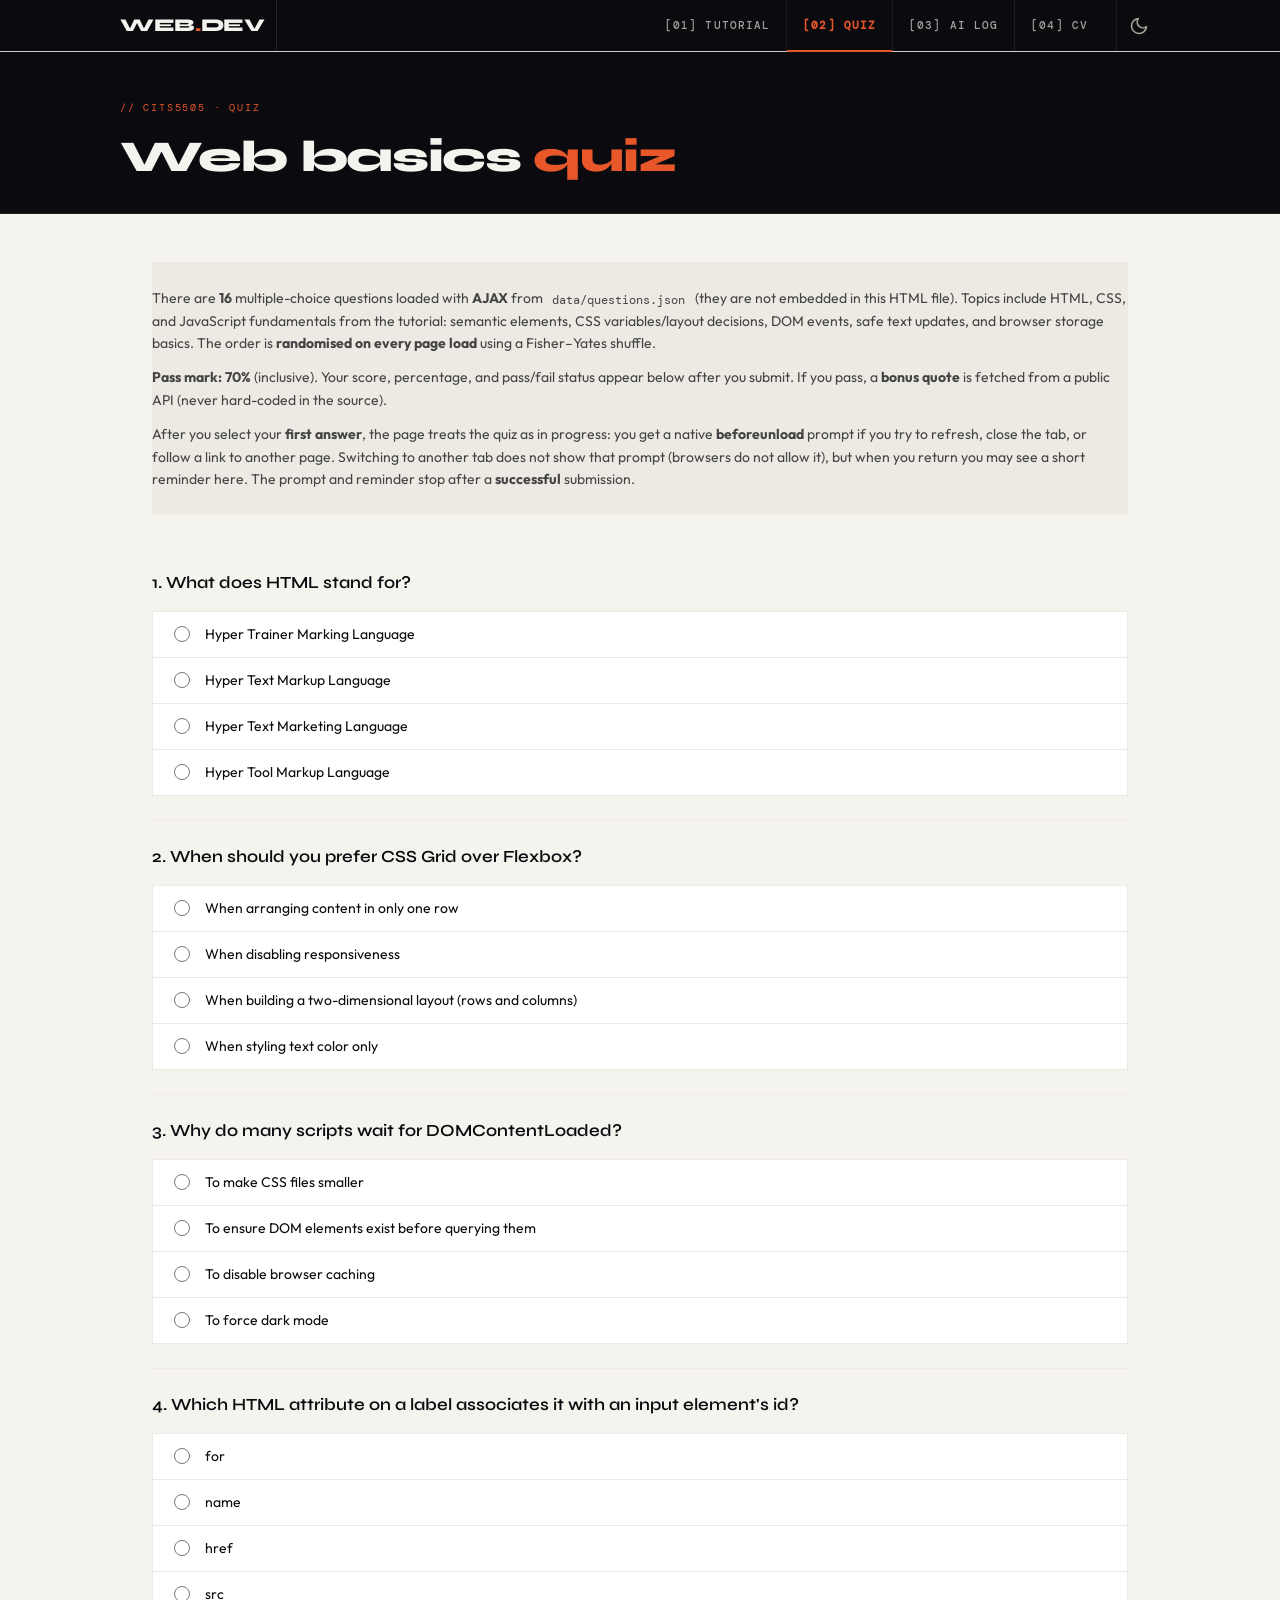
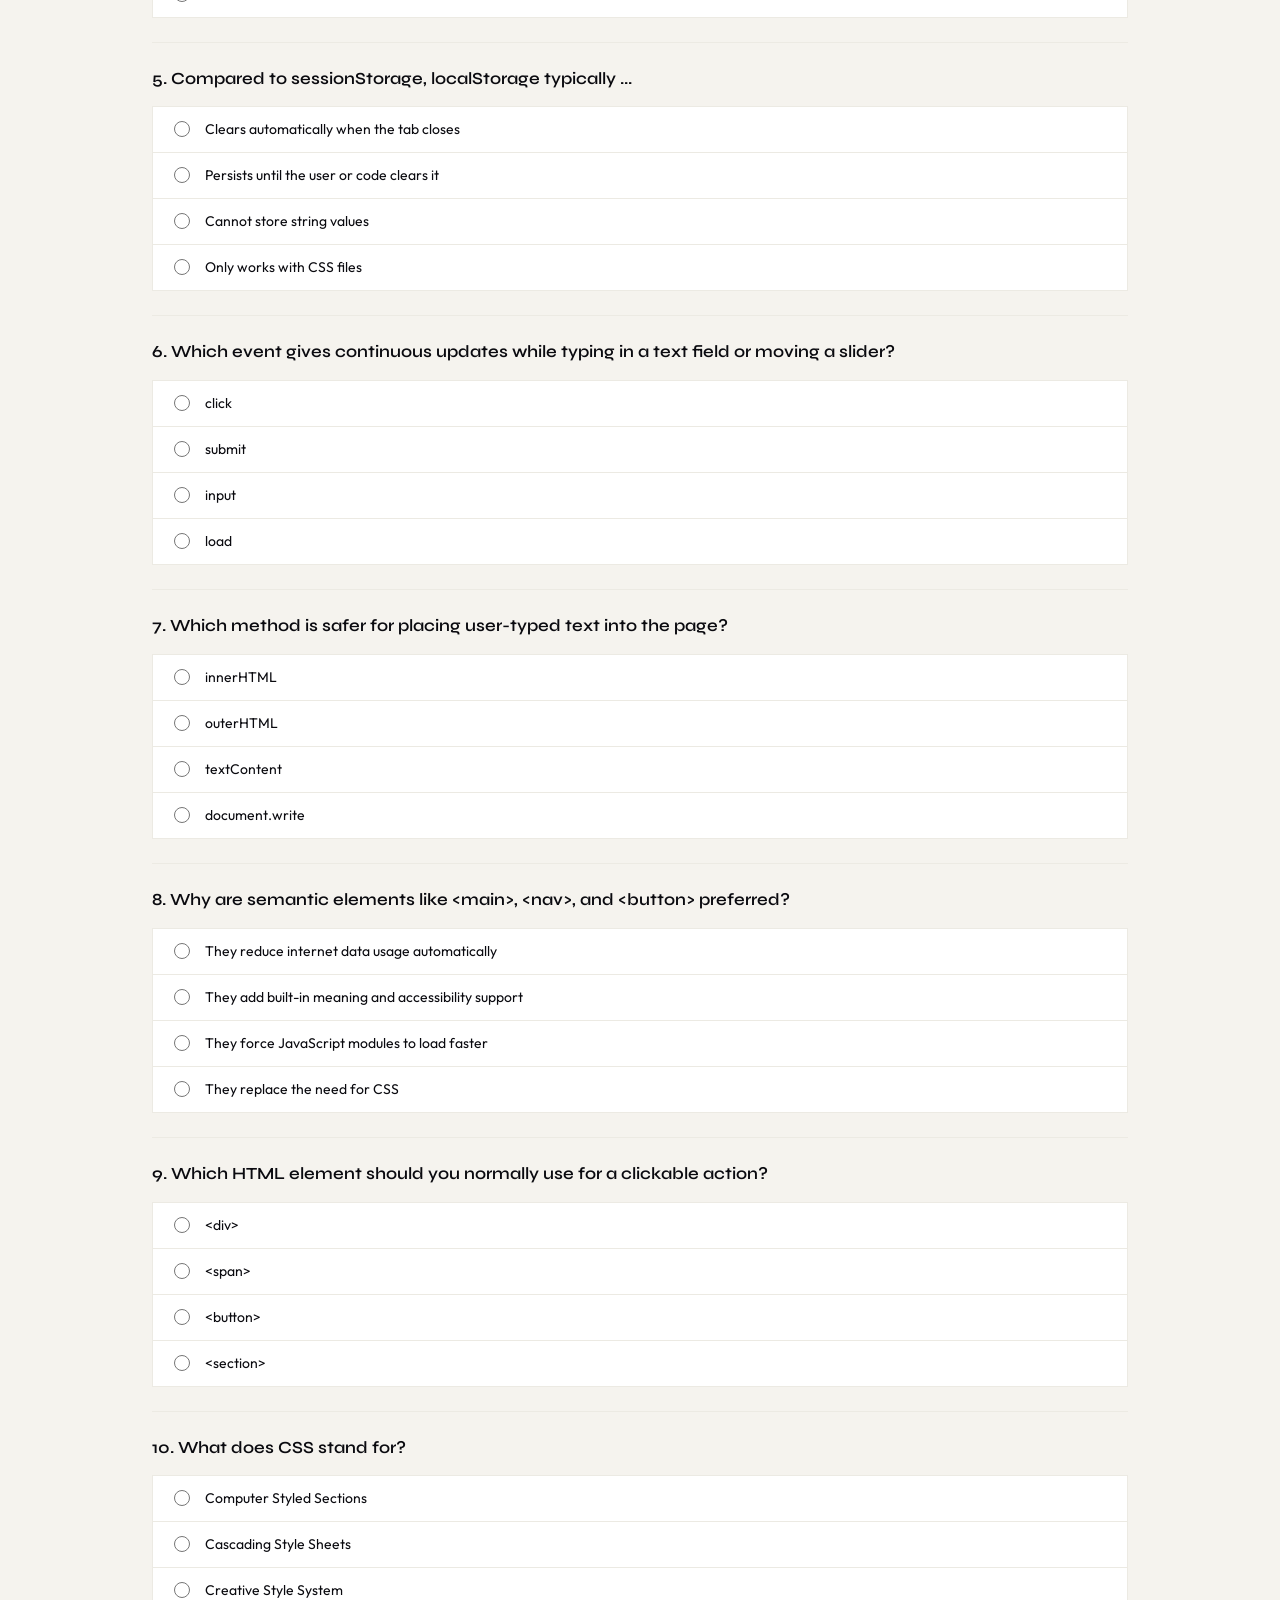
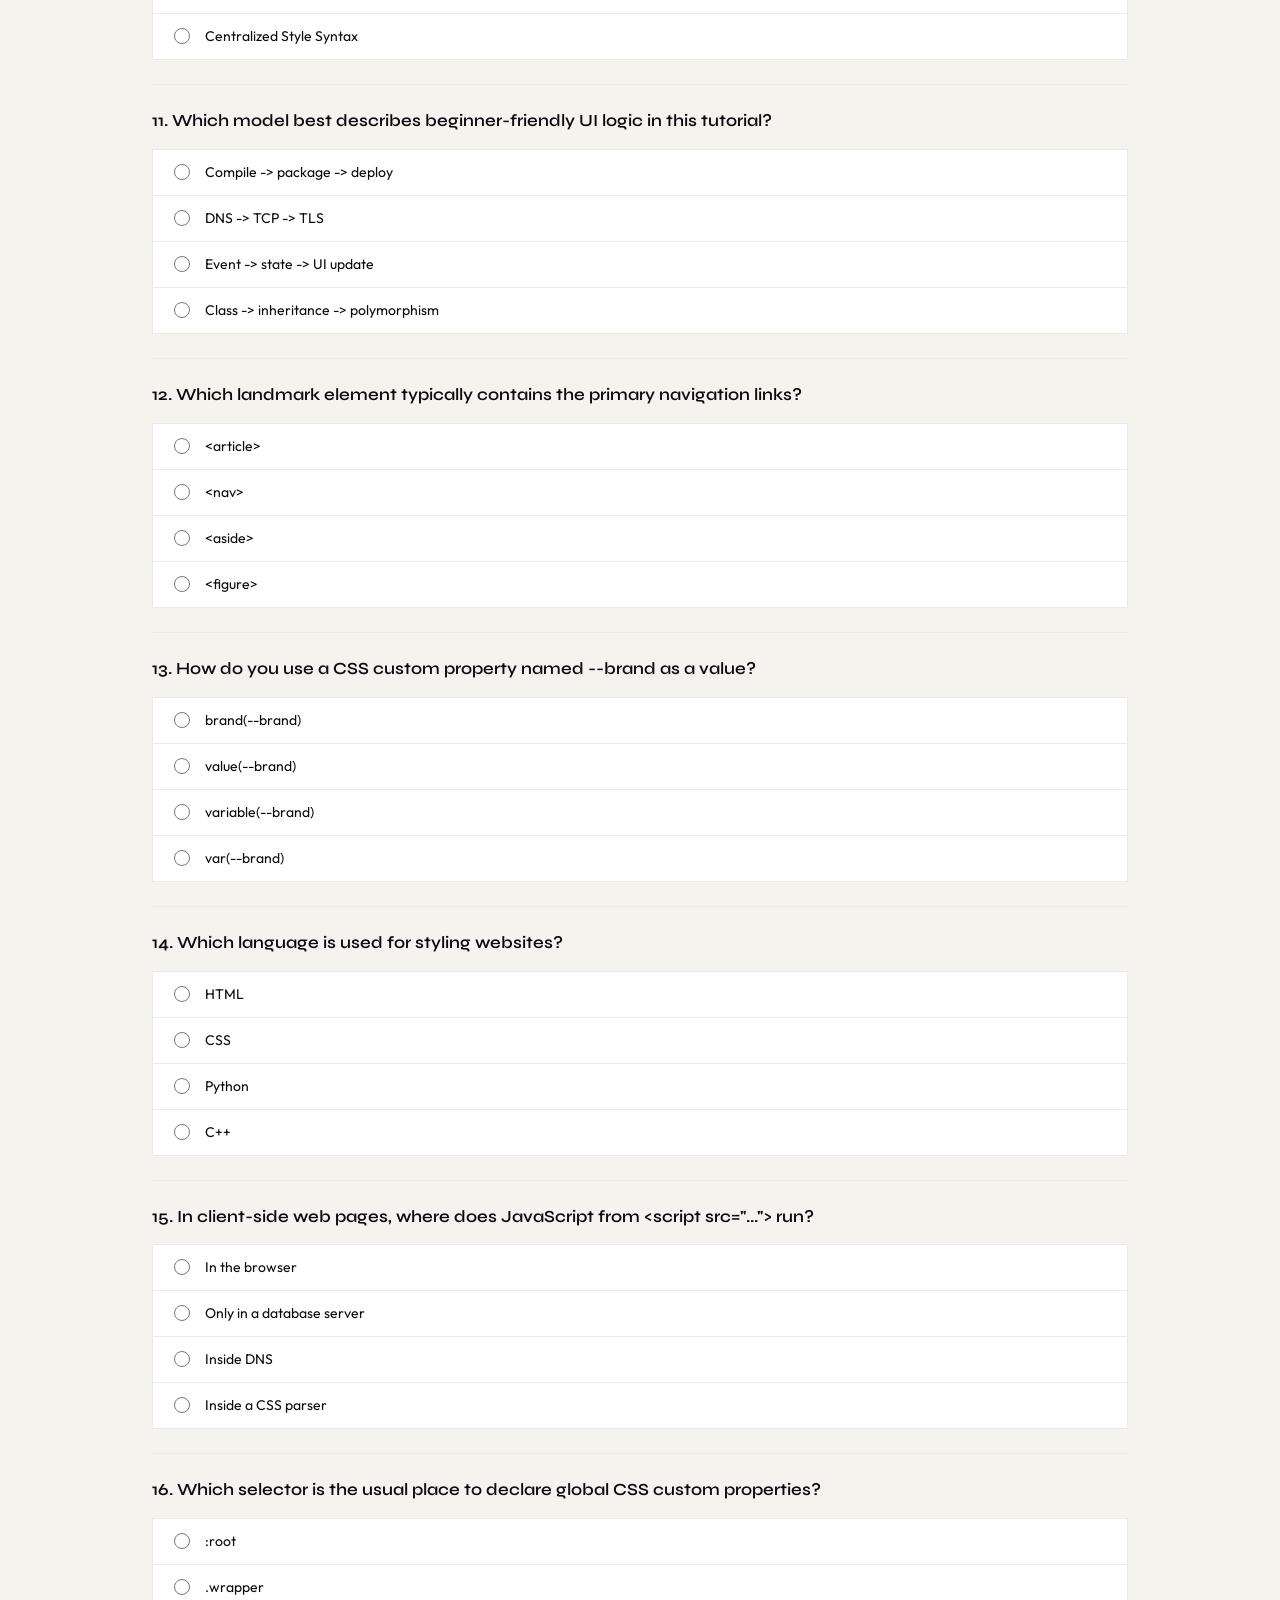
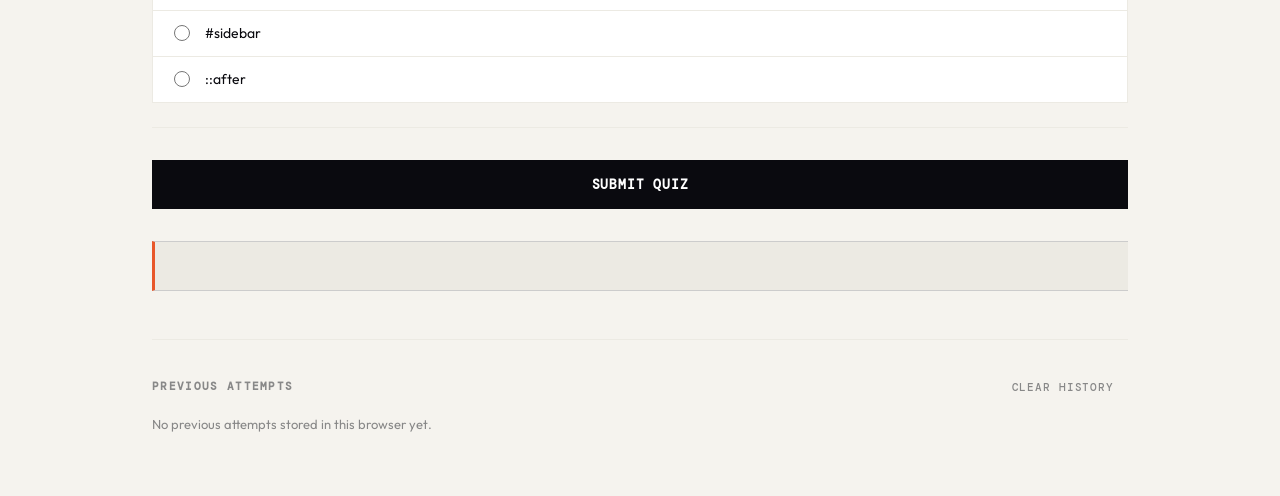
==== commit ddf99135: "Update quiz info text from 15 to 16 questions" ====
--- a/quiz.html
+++ b/quiz.html
@@ -39,7 +39,7 @@
     <div id="quiz-session-banner" class="quiz-session-banner" role="status" aria-live="polite" hidden></div>
     <aside class="quiz-info" aria-label="Quiz rules">
       <p>
-        There are <strong>15</strong> multiple-choice questions loaded with <strong>AJAX</strong> from
+        There are <strong>16</strong> multiple-choice questions loaded with <strong>AJAX</strong> from
         <code>data/questions.json</code> (they are not embedded in this HTML file). Topics include HTML, CSS,
         and JavaScript fundamentals from the tutorial: semantic elements, CSS variables/layout decisions, DOM
         events, safe text updates, and browser storage basics.
